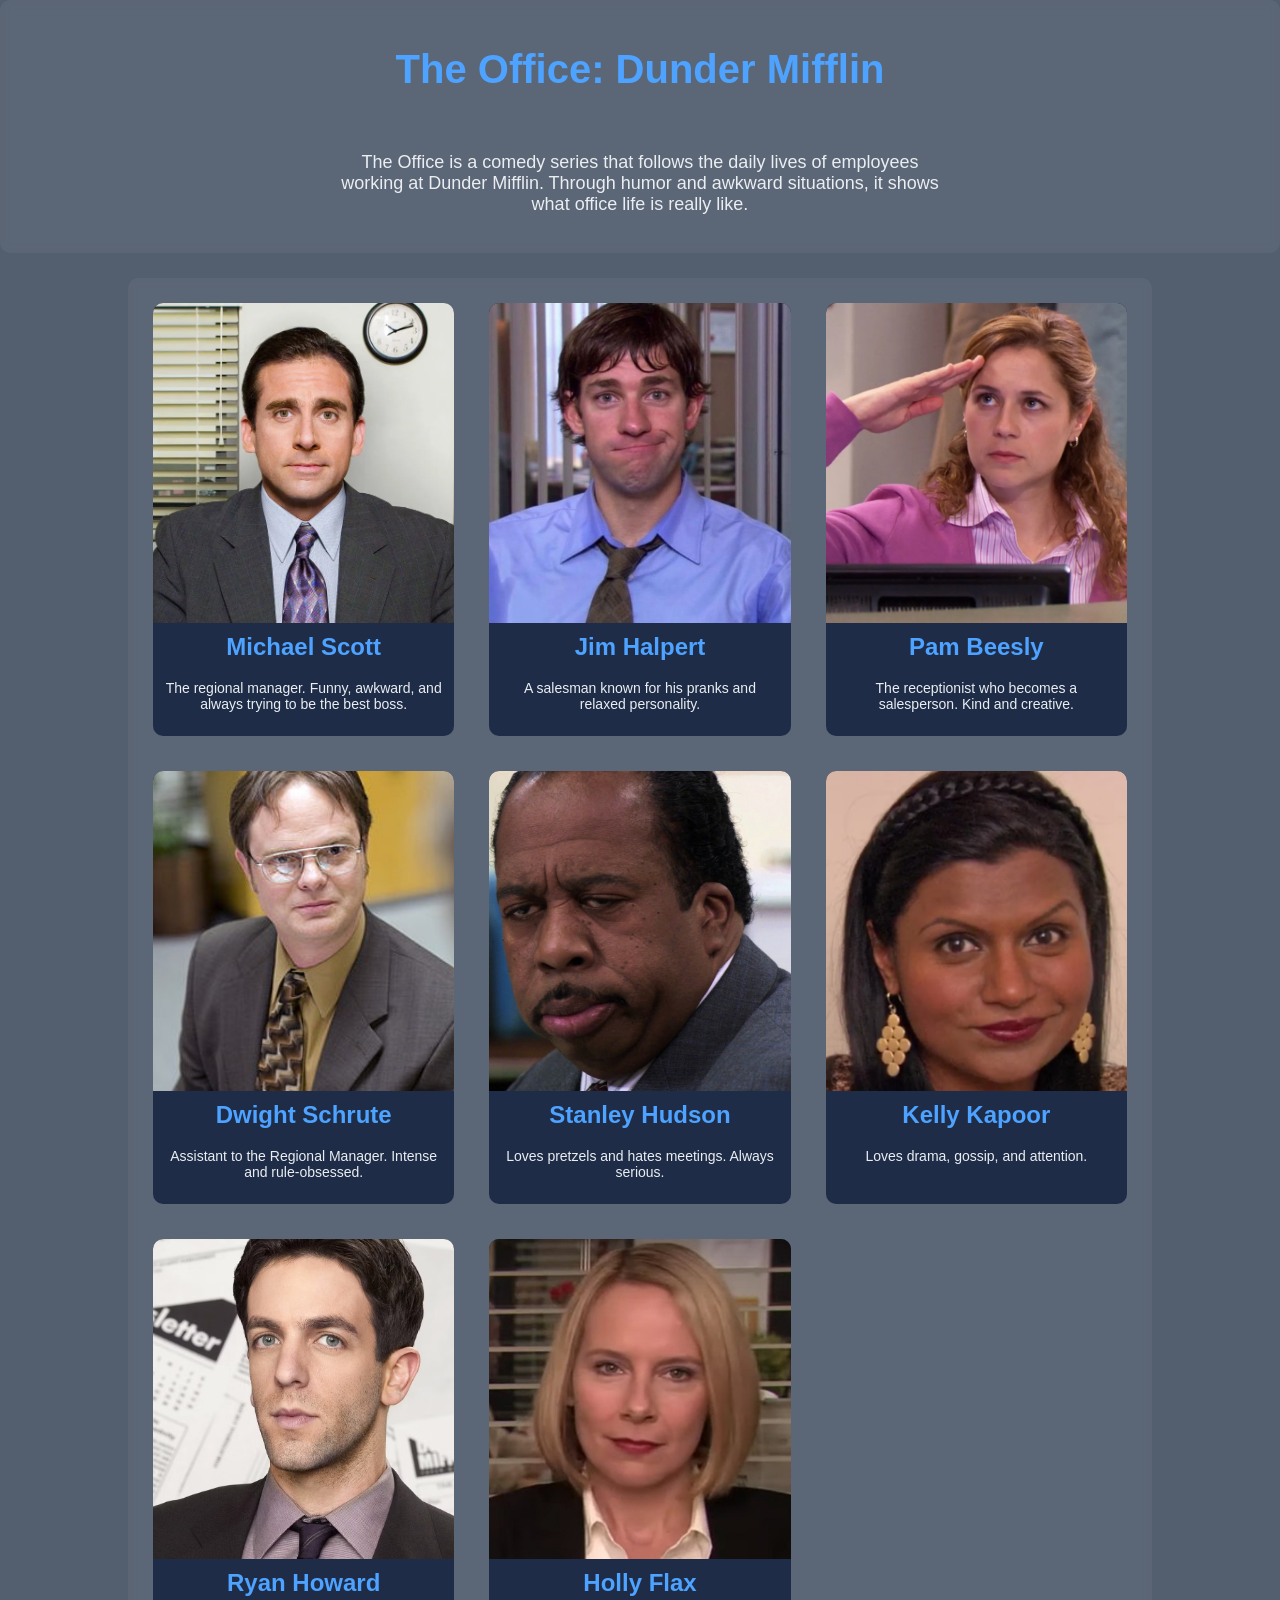
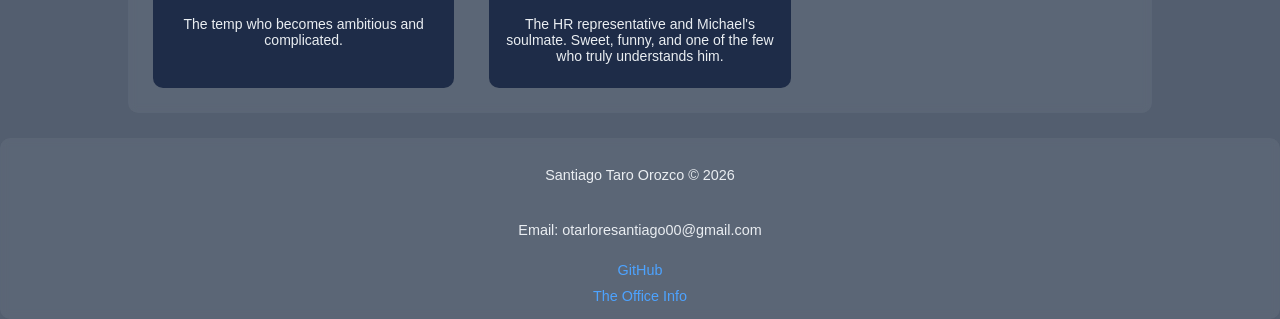
==== index.html @ 78044614 "the officehtml" ====
<!DOCTYPE html>
<html lang="en">

<head>
    <meta charset="UTF-8">
    <meta name="viewport" content="width=device-width, initial-scale=1.0">
    <link rel="stylesheet" href="style.css">
    <title>The Office</title>
</head>

<body>
    <header class="item">
        <h1 class="header-text">The Office: Dunder Mifflin</h1>
        <p class="header-text">
            The Office is a comedy series that follows the daily lives of employees working at Dunder Mifflin.
            Through humor and awkward situations, it shows what office life is really like.
        </p>
    </header>

    <main class="item">

        <section class="card" onclick="window.open('https://en.wikipedia.org/wiki/Michael_Scott_(The_Office)', '_blank')">
            <img src="imgs/michael.jpg" alt="">
            <h2>Michael Scott</h2>
            <p>The regional manager. Funny, awkward, and always trying to be the best boss.</p>
        </section>

        <section class="card" onclick="window.open('https://en.wikipedia.org/wiki/Jim_Halpert', '_blank')">
            <img src="imgs/jim.jpg" alt="">
            <h2>Jim Halpert</h2>
            <p>A salesman known for his pranks and relaxed personality.</p>
        </section>

        <section class="card" onclick="window.open('https://en.wikipedia.org/wiki/Pam_Beesly', '_blank')">
            <img src="imgs/pam.jpg" alt="">
            <h2>Pam Beesly</h2>
            <p>The receptionist who becomes a salesperson. Kind and creative.</p>
        </section>

        <section class="card" onclick="window.open('https://en.wikipedia.org/wiki/Dwight_Schrute', '_blank')">
            <img src="imgs/dwight.jpg" alt="">
            <h2>Dwight Schrute</h2>
            <p>Assistant to the Regional Manager. Intense and rule-obsessed.</p>
        </section>

        <section class="card" onclick="window.open('https://en.wikipedia.org/wiki/Stanley_Hudson', '_blank')">
            <img src="imgs/stanley.jpg" alt="">
            <h2>Stanley Hudson</h2>
            <p>Loves pretzels and hates meetings. Always serious.</p>
        </section>

        <section class="card" onclick="window.open('https://en.wikipedia.org/wiki/Kelly_Kapoor', '_blank')">
            <img src="imgs/kelly.jpg" alt="">
            <h2>Kelly Kapoor</h2>
            <p>Loves drama, gossip, and attention.</p>
        </section>

        <section class="card" onclick="window.open('https://en.wikipedia.org/wiki/Ryan_Howard_(The_Office)', '_blank')">
            <img src="imgs/ryan.jpg" alt="">
            <h2>Ryan Howard</h2>
            <p>The temp who becomes ambitious and complicated.</p>
        </section>

        <section class="card" onclick="window.open('https://en.wikipedia.org/wiki/Holly_Flax', '_blank')">
            <img src="imgs/holly.jpg" alt="">
            <h2>Holly Flax</h2>
            <p>
                The HR representative and Michael's soulmate. Sweet, funny, and one of the few who truly understands him.
            </p>
        </section>

    </main>

    <footer class="item">
        <p>Santiago Taro Orozco ©️ 2026</p>
        <p>Email: otarloresantiago00@gmail.com</p>

        <a href="https://github.com/sntiago05" target="_blank">
            GitHub
        </a>

        <a href="https://en.wikipedia.org/wiki/The_Office_(American_TV_series)" target="_blank">
            The Office Info
        </a>
    </footer>
</body>

</html>
---- style.css ----
body {
    margin: 0;
    padding: 0;
    box-sizing: border-box;
    min-height: 100vh;

    
    background-image: url("imgs/bg.png");
    background-color: rgba(10, 25, 50, 0.7); 
    background-blend-mode: darken;
    background-size: cover;
    background-repeat: no-repeat;

    display: grid;
    grid-template-columns: 1fr 8fr 1fr; 
    grid-template-rows: auto 1fr auto;
    grid-template-areas:
        "header header header"
        ". main ."
        "footer footer footer";

    row-gap: 25px;
    color: #eaeef2;
    font-family: Arial, Helvetica, sans-serif;
}


.item {
    background: rgba(255, 255, 255, 0.05); 
    border-radius: 10px;
    backdrop-filter: blur(4px);
}


header {
    grid-area: header;
    display: flex;
    flex-direction: column;
    align-items: center;
    justify-content: center;
    gap: 15px;
    padding: 20px;
}

header h1 {
    font-size: 2.5rem;
    color: #4da3ff; 
}

header p {
    font-size: 18px;
    max-width: 600px;
    text-align: center;
}


main {
    grid-area: main;
    display: grid;
    grid-template-columns: repeat(auto-fit, minmax(220px, 1fr));
    padding: 25px;
    gap: 35px;
}


.card {
    display: flex;
    flex-direction: column;
    align-items: center;

    background: rgba(15, 30, 60, 0.8); 
    border-radius: 10px;
    padding-bottom: 10px;

    text-align: center;
    transition: all 0.3s ease;
    cursor: pointer;
}


.card:hover {
    transform: scale(1.05);
    box-shadow: 0 0 15px rgba(77, 163, 255, 0.6);
}


.card img {
    width: 100%;
    height: 320px; /* cambiado */
    object-fit: cover;
    border-radius: 10px 10px 0 0;
}


.card h2 {
    margin: 10px 0 5px;
    color: #4da3ff;
}

.card p {
    font-size: 14px;
    padding: 0 10px;
}


footer {
    grid-area: footer;
    display: flex;
    flex-direction: column; 
    justify-content: center;
    align-items: center;
    gap: 10px;

    padding: 15px;
    background: rgba(10, 25, 50, 0.9);
    border-radius: 10px 10px 0 0;
    font-size: 0.9rem;
}


footer a {
    color: #4da3ff;
    text-decoration: none;
}

footer a:hover {
    color: #ffffff;
}
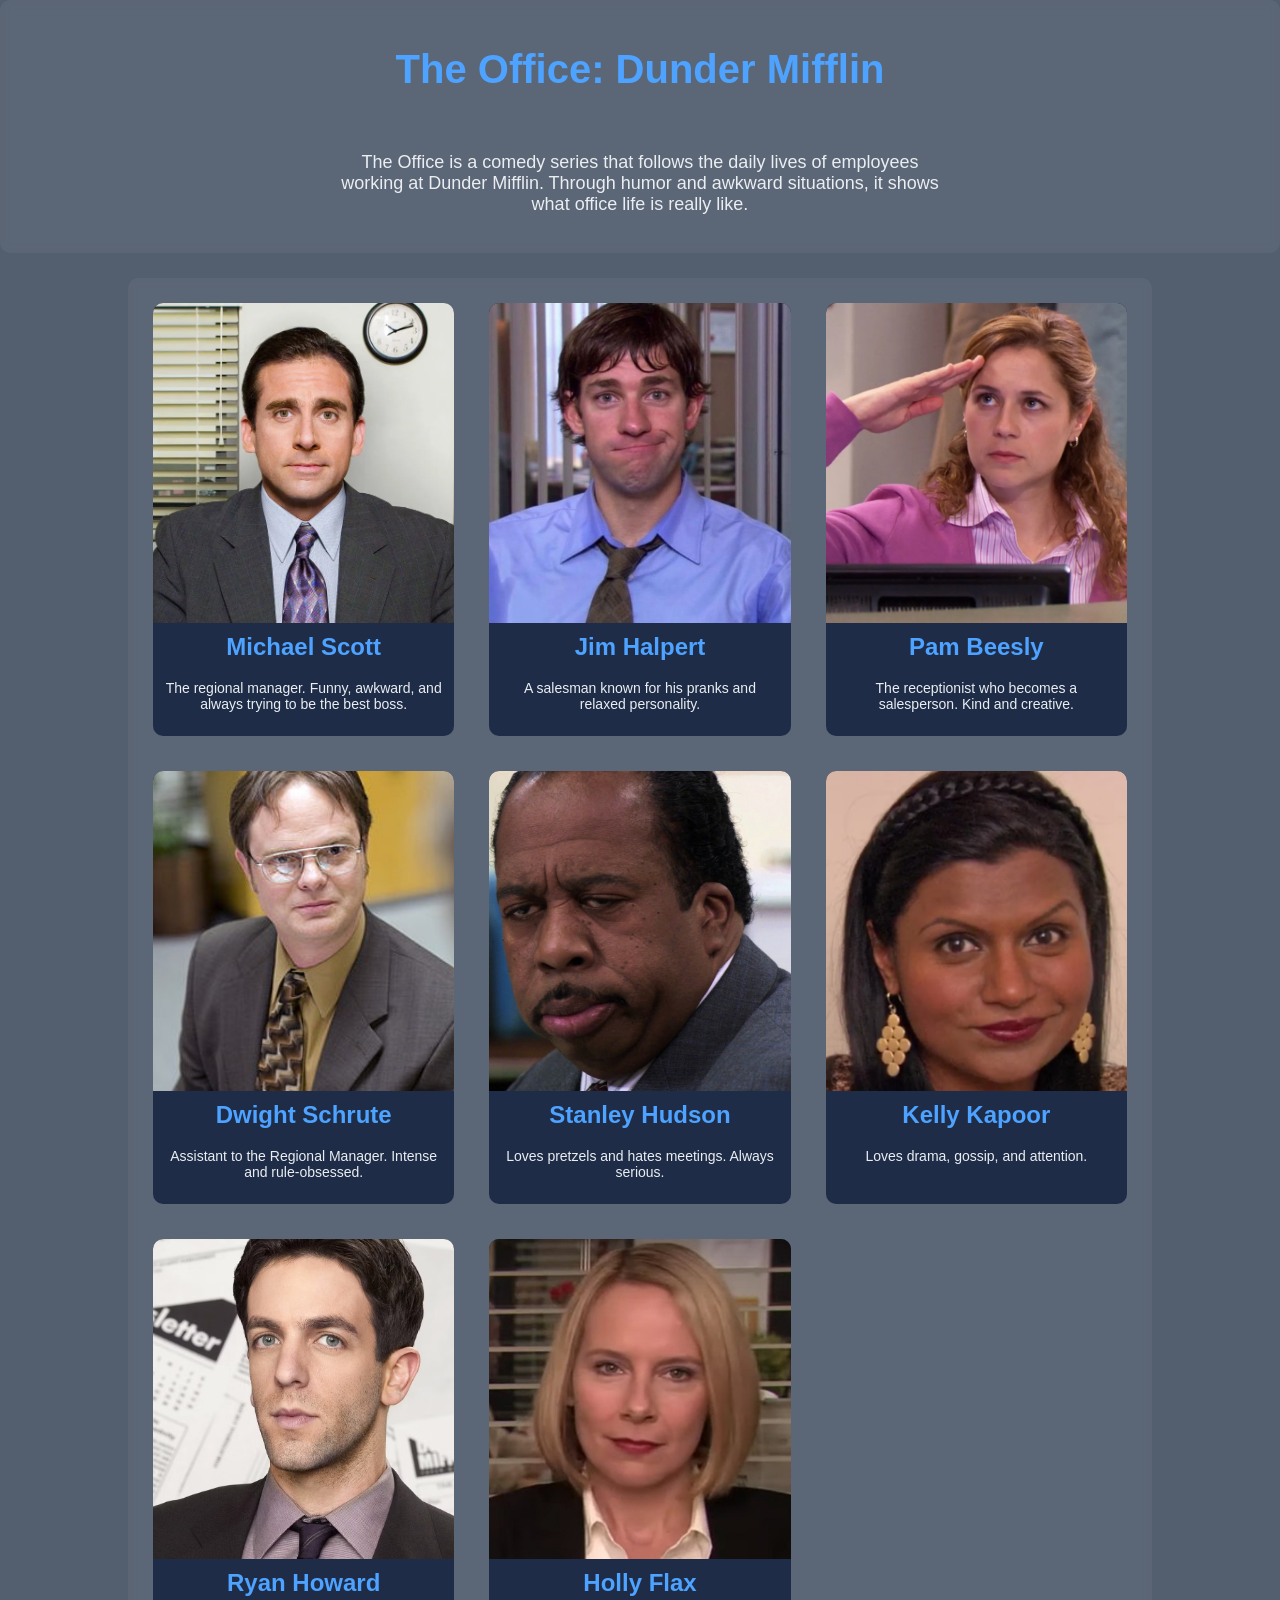
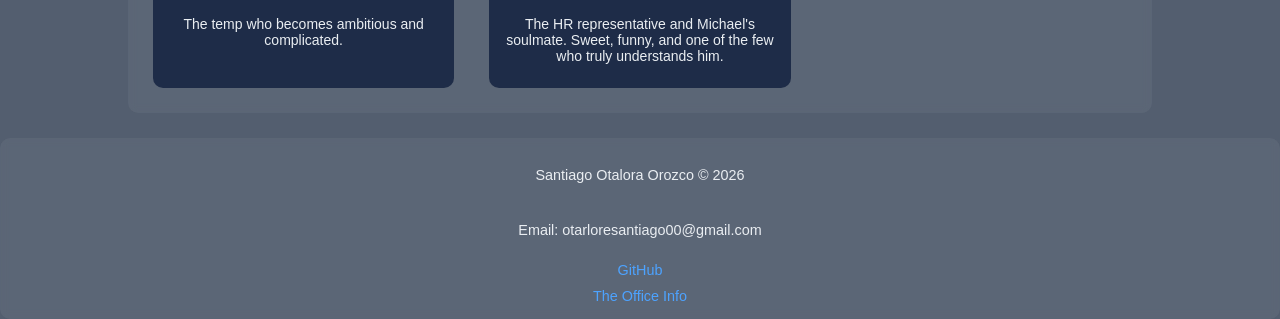
==== commit c4db8b4a: "cambio" ====
--- a/index.html
+++ b/index.html
@@ -72,10 +72,10 @@
     </main>
 
     <footer class="item">
-        <p>Santiago Taro Orozco ©️ 2026</p>
+        <p>Santiago Otalora Orozco ©️ 2026</p>
         <p>Email: otarloresantiago00@gmail.com</p>
 
-        <a href="https://github.com/sntiago05" target="_blank">
+        <a href="https://github.com/Otalora010" target="_blank">
             GitHub
         </a>
 
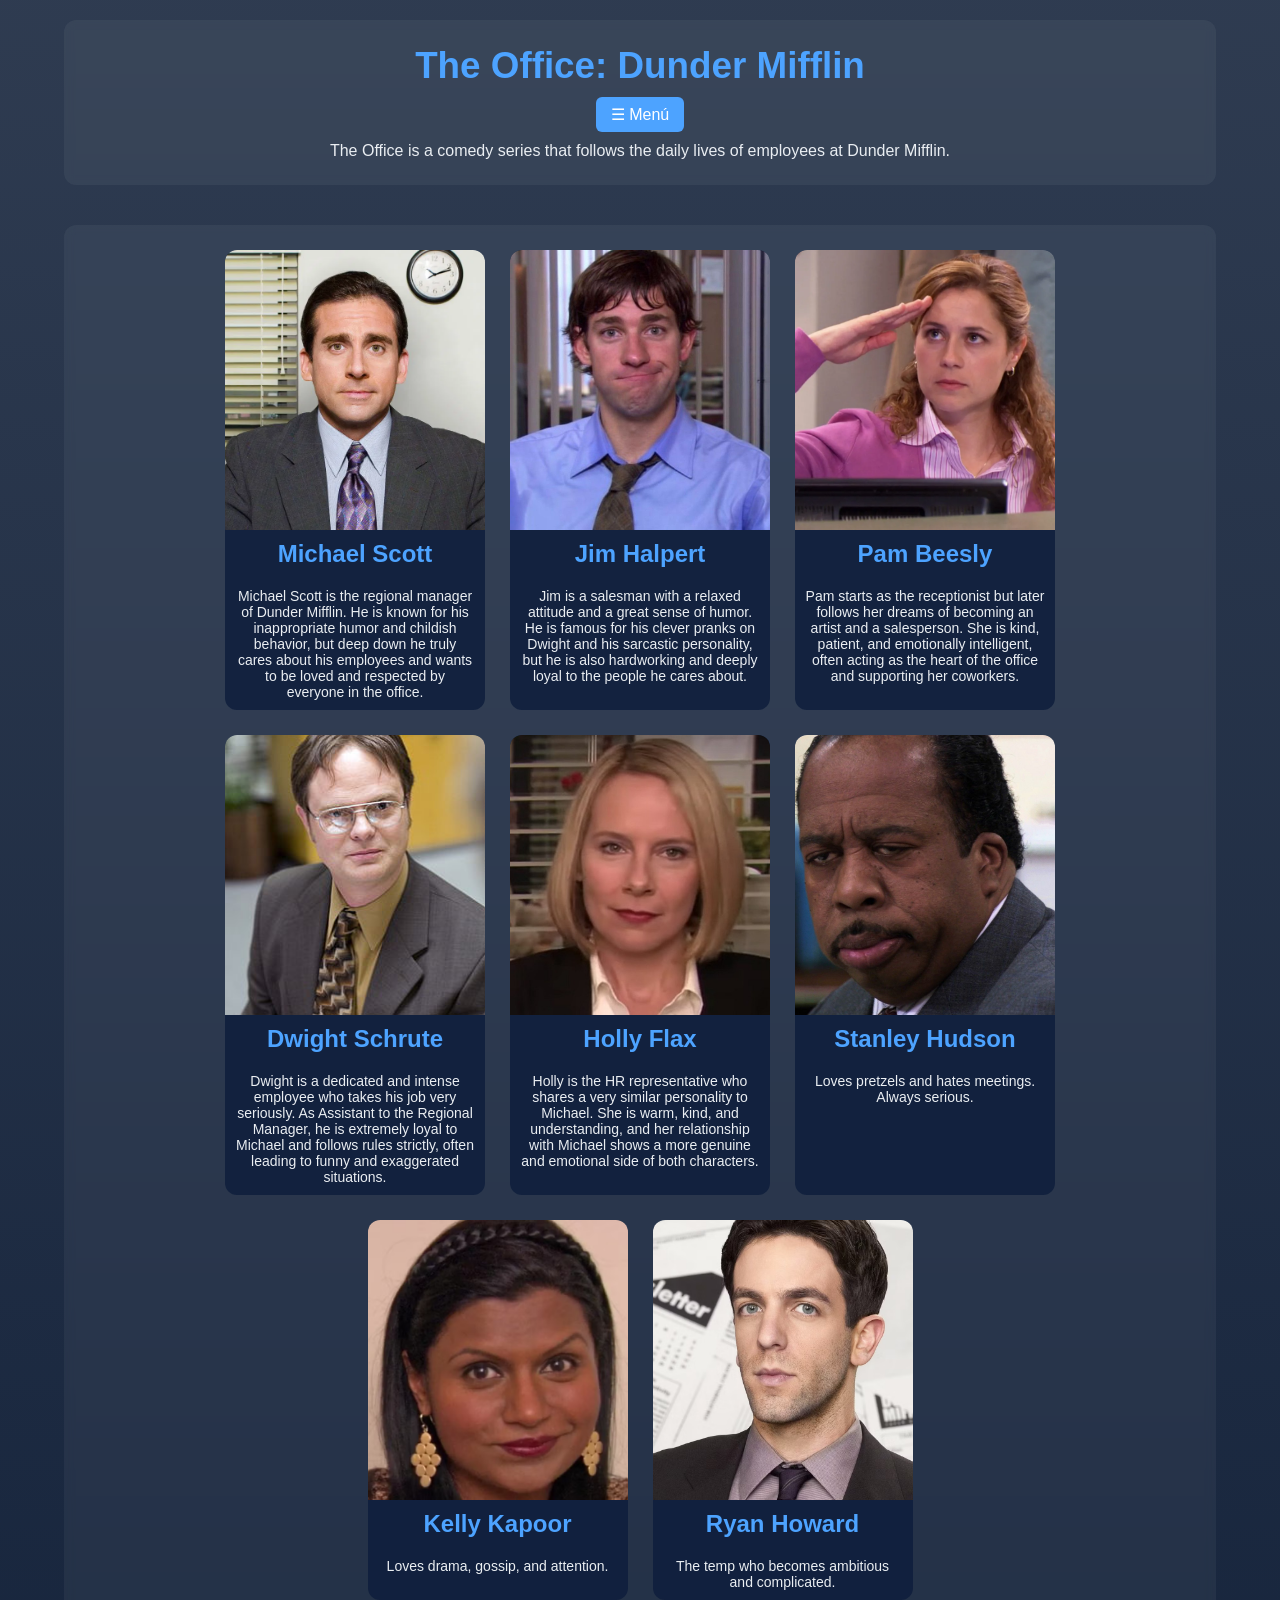
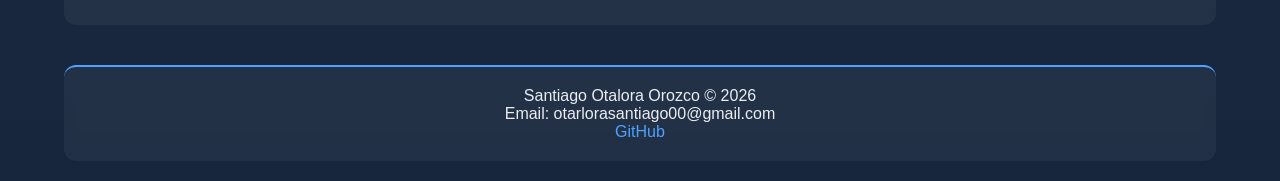
==== commit c6f2e3fd: "carrusel" ====
--- a/index.html
+++ b/index.html
@@ -1,88 +1,100 @@
 <!DOCTYPE html>
 <html lang="en">
-
 <head>
     <meta charset="UTF-8">
     <meta name="viewport" content="width=device-width, initial-scale=1.0">
+    <title>The Office</title>
     <link rel="stylesheet" href="style.css">
-    <title>The Office</title>
 </head>
 
 <body>
+
+    
     <header class="item">
         <h1 class="header-text">The Office: Dunder Mifflin</h1>
+
+        <a href="menu.html" class="btn-menu">☰ Menú</a>
+
         <p class="header-text">
-            The Office is a comedy series that follows the daily lives of employees working at Dunder Mifflin.
-            Through humor and awkward situations, it shows what office life is really like.
+            The Office is a comedy series that follows the daily lives of employees at Dunder Mifflin.
         </p>
     </header>
 
-    <main class="item">
+  
+    <main class="item main-grid">
 
-        <section class="card" onclick="window.open('https://en.wikipedia.org/wiki/Michael_Scott_(The_Office)', '_blank')">
-            <img src="imgs/michael.jpg" alt="">
+        <div class="card" onclick="window.open('https://en.wikipedia.org/wiki/Michael_Scott_(The_Office)', '_blank')">
+            <img src="imgs/michael.jpg" alt="Michael Scott">
             <h2>Michael Scott</h2>
-            <p>The regional manager. Funny, awkward, and always trying to be the best boss.</p>
-        </section>
+            <p>
+                Michael Scott is the regional manager of Dunder Mifflin. He is known for his inappropriate humor and childish behavior,
+                but deep down he truly cares about his employees and wants to be loved and respected by everyone in the office.
+            </p>
+        </div>
 
-        <section class="card" onclick="window.open('https://en.wikipedia.org/wiki/Jim_Halpert', '_blank')">
-            <img src="imgs/jim.jpg" alt="">
+        <div class="card" onclick="window.open('https://en.wikipedia.org/wiki/Jim_Halpert', '_blank')">
+            <img src="imgs/jim.jpg" alt="Jim Halpert">
             <h2>Jim Halpert</h2>
-            <p>A salesman known for his pranks and relaxed personality.</p>
-        </section>
+            <p>
+                Jim is a salesman with a relaxed attitude and a great sense of humor. He is famous for his clever pranks on Dwight
+                and his sarcastic personality, but he is also hardworking and deeply loyal to the people he cares about.
+            </p>
+        </div>
 
-        <section class="card" onclick="window.open('https://en.wikipedia.org/wiki/Pam_Beesly', '_blank')">
-            <img src="imgs/pam.jpg" alt="">
+        <div class="card" onclick="window.open('https://en.wikipedia.org/wiki/Pam_Beesly', '_blank')">
+            <img src="imgs/pam.jpg" alt="Pam Beesly">
             <h2>Pam Beesly</h2>
-            <p>The receptionist who becomes a salesperson. Kind and creative.</p>
-        </section>
+            <p>
+                Pam starts as the receptionist but later follows her dreams of becoming an artist and a salesperson. She is kind,
+                patient, and emotionally intelligent, often acting as the heart of the office and supporting her coworkers.
+            </p>
+        </div>
 
-        <section class="card" onclick="window.open('https://en.wikipedia.org/wiki/Dwight_Schrute', '_blank')">
-            <img src="imgs/dwight.jpg" alt="">
+        <div class="card" onclick="window.open('https://en.wikipedia.org/wiki/Dwight_Schrute', '_blank')">
+            <img src="imgs/dwight.jpg" alt="Dwight Schrute">
             <h2>Dwight Schrute</h2>
-            <p>Assistant to the Regional Manager. Intense and rule-obsessed.</p>
-        </section>
+            <p>
+                Dwight is a dedicated and intense employee who takes his job very seriously. As Assistant to the Regional Manager,
+                he is extremely loyal to Michael and follows rules strictly, often leading to funny and exaggerated situations.
+            </p>
+        </div>
 
-        <section class="card" onclick="window.open('https://en.wikipedia.org/wiki/Stanley_Hudson', '_blank')">
+        <div class="card" onclick="window.open('https://en.wikipedia.org/wiki/Holly_Flax', '_blank')">
+            <img src="imgs/holly.jpg" alt="Holly Flax">
+            <h2>Holly Flax</h2>
+            <p>
+                Holly is the HR representative who shares a very similar personality to Michael. She is warm, kind, and understanding,
+                and her relationship with Michael shows a more genuine and emotional side of both characters.
+            </p>
+        </div>
+
+        <div class="card" onclick="window.open('https://en.wikipedia.org/wiki/Stanley_Hudson', '_blank')">
             <img src="imgs/stanley.jpg" alt="">
             <h2>Stanley Hudson</h2>
             <p>Loves pretzels and hates meetings. Always serious.</p>
-        </section>
+        </div>
 
-        <section class="card" onclick="window.open('https://en.wikipedia.org/wiki/Kelly_Kapoor', '_blank')">
+        <div class="card" onclick="window.open('https://en.wikipedia.org/wiki/Kelly_Kapoor', '_blank')">
             <img src="imgs/kelly.jpg" alt="">
             <h2>Kelly Kapoor</h2>
             <p>Loves drama, gossip, and attention.</p>
-        </section>
+        </div>
 
-        <section class="card" onclick="window.open('https://en.wikipedia.org/wiki/Ryan_Howard_(The_Office)', '_blank')">
+        <div class="card" onclick="window.open('https://en.wikipedia.org/wiki/Ryan_Howard_(The_Office)', '_blank')">
             <img src="imgs/ryan.jpg" alt="">
             <h2>Ryan Howard</h2>
             <p>The temp who becomes ambitious and complicated.</p>
-        </section>
-
-        <section class="card" onclick="window.open('https://en.wikipedia.org/wiki/Holly_Flax', '_blank')">
-            <img src="imgs/holly.jpg" alt="">
-            <h2>Holly Flax</h2>
-            <p>
-                The HR representative and Michael's soulmate. Sweet, funny, and one of the few who truly understands him.
-            </p>
-        </section>
+        </div>
 
     </main>
 
+    
     <footer class="item">
         <p>Santiago Otalora Orozco ©️ 2026</p>
-        <p>Email: otarloresantiago00@gmail.com</p>
+        <p>Email: otarlorasantiago00@gmail.com</p>
 
-        <a href="https://github.com/Otalora010" target="_blank">
-            GitHub
-        </a>
+        <a href="https://github.com/Otalora010" target="_blank">GitHub</a>
+    </footer>
 
-        <a href="https://en.wikipedia.org/wiki/The_Office_(American_TV_series)" target="_blank">
-            The Office Info
-        </a>
-    </footer>
 </body>
-
 </html>
--- a/style.css
+++ b/style.css
@@ -1,122 +1,134 @@
-body {
+/* RESET */
+* {
     margin: 0;
     padding: 0;
     box-sizing: border-box;
-    min-height: 100vh;
-
-    
-    background-image: url("imgs/bg.png");
-    background-color: rgba(10, 25, 50, 0.7); 
-    background-blend-mode: darken;
-    background-size: cover;
-    background-repeat: no-repeat;
-
-    display: grid;
-    grid-template-columns: 1fr 8fr 1fr; 
-    grid-template-rows: auto 1fr auto;
-    grid-template-areas:
-        "header header header"
-        ". main ."
-        "footer footer footer";
-
-    row-gap: 25px;
-    color: #eaeef2;
-    font-family: Arial, Helvetica, sans-serif;
 }
 
+/* BODY */
+body {
+    min-height: 100vh;
+    font-family: Arial, Helvetica, sans-serif;
+    color: #eaeef2;
 
-.item {
-    background: rgba(255, 255, 255, 0.05); 
-    border-radius: 10px;
-    backdrop-filter: blur(4px);
+    background: linear-gradient(rgba(10, 25, 50, 0.85), rgba(10, 25, 50, 0.95)),
+                url("imgs/bg.png");
+    background-size: cover;
+    background-position: center;
+
+    display: flex;
+    flex-direction: column;
 }
 
+/* CONTENEDORES */
+.item {
+    width: 90%;
+    max-width: 1200px;
+    margin: 20px auto;
 
+    background: rgba(255, 255, 255, 0.05);
+    border-radius: 12px;
+    backdrop-filter: blur(5px);
+}
+
+/* HEADER */
 header {
-    grid-area: header;
-    display: flex;
-    flex-direction: column;
-    align-items: center;
-    justify-content: center;
-    gap: 15px;
-    padding: 20px;
+    padding: 25px;
+    text-align: center;
 }
 
 header h1 {
-    font-size: 2.5rem;
-    color: #4da3ff; 
+    font-size: 2.3rem;
+    color: #4da3ff;
 }
 
 header p {
-    font-size: 18px;
-    max-width: 600px;
-    text-align: center;
+    margin-top: 10px;
 }
 
-
+/* MAIN */
 main {
-    grid-area: main;
-    display: grid;
-    grid-template-columns: repeat(auto-fit, minmax(220px, 1fr));
     padding: 25px;
-    gap: 35px;
 }
 
+/* 🔥 CARRUSEL */
+.carrusel {
+    width: 100%;
+    overflow: hidden;
+}
 
+.carrusel-track {
+    display: flex;
+    gap: 20px;
+    width: max-content;
+    animation: scroll 20s linear infinite;
+}
+
+/* PAUSA AL HOVER */
+.carrusel-track:hover {
+    animation-play-state: paused;
+}
+
+/* TARJETAS */
 .card {
+    min-width: 260px;
+    background: rgba(15, 30, 60, 0.85);
+    border-radius: 12px;
+
     display: flex;
     flex-direction: column;
     align-items: center;
 
-    background: rgba(15, 30, 60, 0.8); 
-    border-radius: 10px;
-    padding-bottom: 10px;
+    overflow: hidden;
+    cursor: pointer;
 
-    text-align: center;
-    transition: all 0.3s ease;
-    cursor: pointer;
+    transition: transform 0.3s ease, box-shadow 0.3s ease;
 }
 
-
+/* HOVER (UNO SOLO, SIN DUPLICADOS) */
 .card:hover {
     transform: scale(1.05);
-    box-shadow: 0 0 15px rgba(77, 163, 255, 0.6);
+    box-shadow: 0 10px 25px rgba(0, 0, 0, 0.6);
 }
 
-
+/* IMAGEN */
 .card img {
     width: 100%;
-    height: 320px; /* cambiado */
+    height: 280px;
     object-fit: cover;
-    border-radius: 10px 10px 0 0;
 }
 
-
+/* TEXTO */
 .card h2 {
-    margin: 10px 0 5px;
+    margin: 10px;
     color: #4da3ff;
 }
 
 .card p {
     font-size: 14px;
-    padding: 0 10px;
+    padding: 10px;
+    text-align: center;
 }
 
-
-footer {
-    grid-area: footer;
-    display: flex;
-    flex-direction: column; 
-    justify-content: center;
-    align-items: center;
-    gap: 10px;
-
-    padding: 15px;
-    background: rgba(10, 25, 50, 0.9);
-    border-radius: 10px 10px 0 0;
-    font-size: 0.9rem;
+/* ANIMACIÓN */
+@keyframes scroll {
+    0% {
+        transform: translateX(0);
+    }
+    100% {
+        transform: translateX(-50%);
+    }
 }
 
+/* FOOTER */
+footer {
+    margin-top: auto;
+    text-align: center;
+    padding: 20px;
+
+    background: rgba(10, 25, 50, 0.95);
+    border-top: 2px solid #4da3ff;
+}
 
 footer a {
     color: #4da3ff;
@@ -124,5 +136,28 @@
 }
 
 footer a:hover {
-    color: #ffffff;
+    color: white;
+}
+
+/* BOTÓN MENÚ */
+.btn-menu {
+    display: inline-block;
+    margin-top: 10px;
+    padding: 8px 15px;
+    background: #4da3ff;
+    color: white;
+    text-decoration: none;
+    border-radius: 6px;
+}
+
+
+.main-grid {
+    display: flex;
+    flex-wrap: wrap;
+    justify-content: center;
+    gap: 25px;
+}
+
+.main-grid .card {
+    width: 260px;
 }
